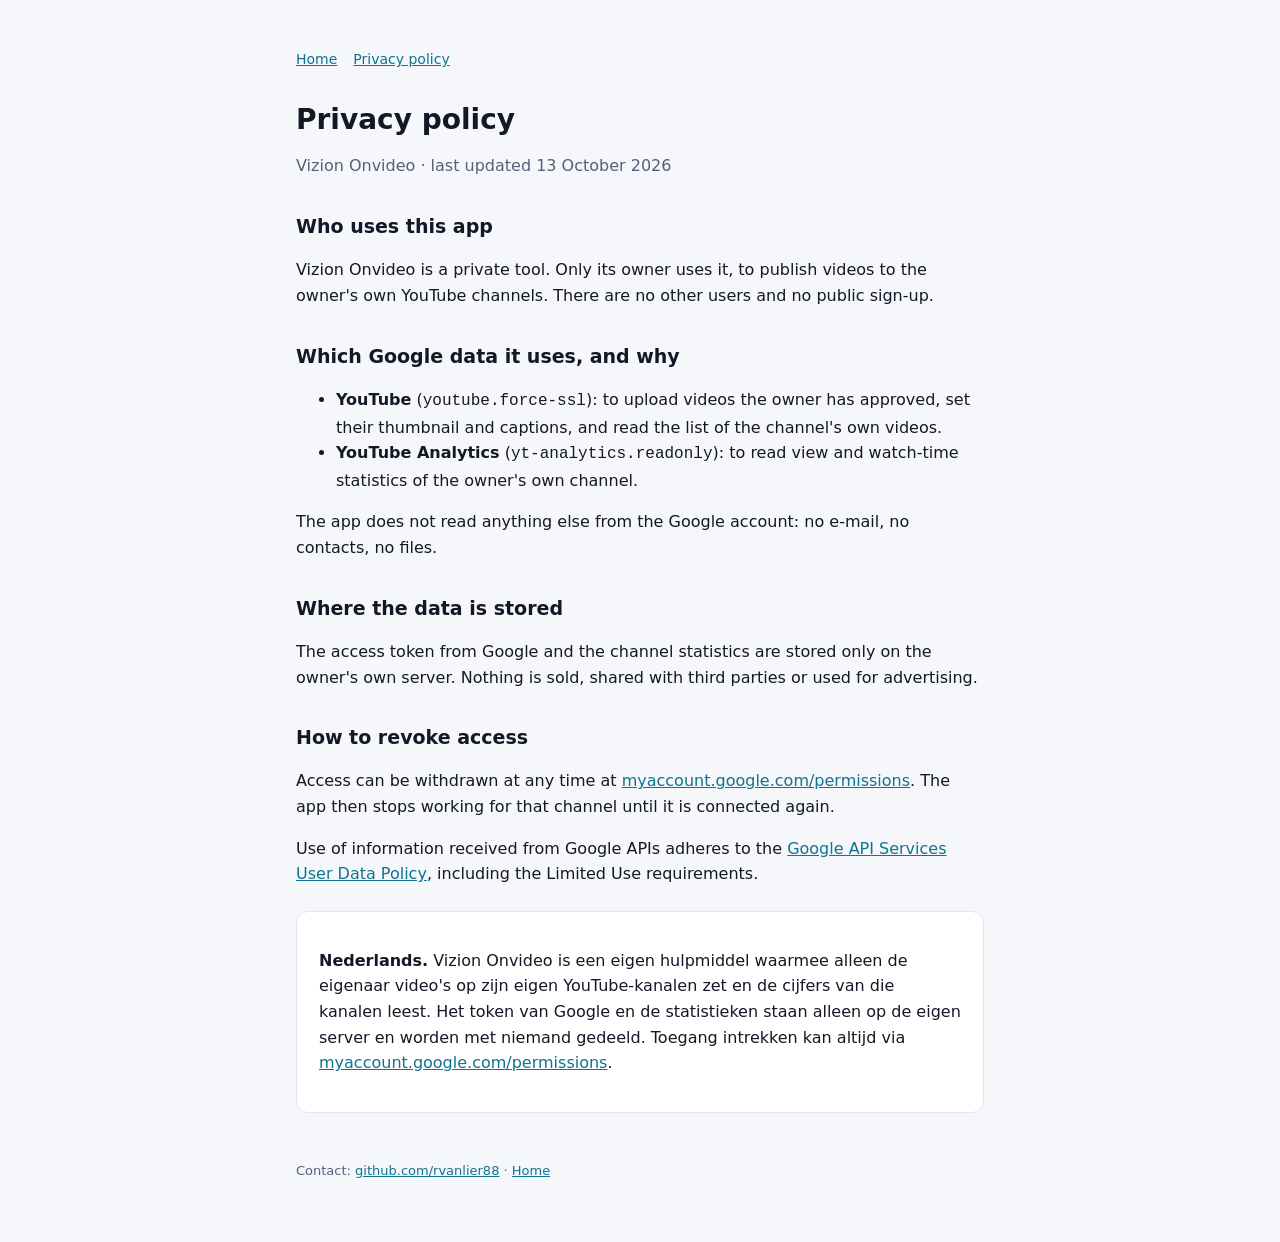
==== privacy.html @ e5986009 "Add files via upload" ====
<!doctype html>
<html lang="en">
<head>
<meta charset="utf-8">
<meta name="viewport" content="width=device-width, initial-scale=1">
<title>Privacy policy · Vizion Onvideo</title>
<meta name="description" content="Privacy policy of Vizion Onvideo: which Google data it uses, why, and how to revoke access.">
<link rel="stylesheet" href="stijl.css">
</head>
<body>
<main>
<nav><a href="index.html">Home</a><a href="privacy.html">Privacy policy</a></nav>
<h1>Privacy policy</h1>
<p class="zacht">Vizion Onvideo · last updated 13 October 2026</p>

<h2>Who uses this app</h2>
<p>Vizion Onvideo is a private tool. Only its owner uses it, to publish videos to the owner's own
YouTube channels. There are no other users and no public sign-up.</p>

<h2>Which Google data it uses, and why</h2>
<ul>
<li><strong>YouTube</strong> (<code>youtube.force-ssl</code>): to upload videos the owner has approved, set
their thumbnail and captions, and read the list of the channel's own videos.</li>
<li><strong>YouTube Analytics</strong> (<code>yt-analytics.readonly</code>): to read view and watch-time
statistics of the owner's own channel.</li>
</ul>
<p>The app does not read anything else from the Google account: no e-mail, no contacts, no files.</p>

<h2>Where the data is stored</h2>
<p>The access token from Google and the channel statistics are stored only on the owner's own
server. Nothing is sold, shared with third parties or used for advertising.</p>

<h2>How to revoke access</h2>
<p>Access can be withdrawn at any time at
<a href="https://myaccount.google.com/permissions">myaccount.google.com/permissions</a>. The app then
stops working for that channel until it is connected again.</p>

<p>Use of information received from Google APIs adheres to the
<a href="https://developers.google.com/terms/api-services-user-data-policy">Google API Services User Data Policy</a>,
including the Limited Use requirements.</p>

<div class="kaart" lang="nl">
<p><strong>Nederlands.</strong> Vizion Onvideo is een eigen hulpmiddel waarmee alleen de eigenaar
video's op zijn eigen YouTube-kanalen zet en de cijfers van die kanalen leest. Het token van Google en
de statistieken staan alleen op de eigen server en worden met niemand gedeeld. Toegang intrekken kan
altijd via <a href="https://myaccount.google.com/permissions">myaccount.google.com/permissions</a>.</p>
</div>

<footer>Contact: <a href="https://github.com/rvanlier88">github.com/rvanlier88</a> · <a href="index.html">Home</a></footer>
</main>
</body>
</html>
---- stijl.css ----
:root{--bg:#0b0f1a;--paneel:#121827;--tekst:#e6e9f2;--zacht:#9aa3b8;--accent:#22d3ee;--lijn:#232b3f}
@media (prefers-color-scheme: light){:root{--bg:#f6f7fb;--paneel:#ffffff;--tekst:#141826;--zacht:#566078;--accent:#0e7490;--lijn:#e1e5ee}}
*{box-sizing:border-box}
body{margin:0;background:var(--bg);color:var(--tekst);font:16px/1.6 system-ui,-apple-system,"Segoe UI",Roboto,sans-serif}
main{max-width:720px;margin:0 auto;padding:48px 16px 64px}
h1{font-size:28px;line-height:1.25;margin:0 0 8px}
h2{font-size:19px;margin:32px 0 8px}
p,li{color:var(--tekst)} .zacht{color:var(--zacht)}
a{color:var(--accent)}
.kaart{background:var(--paneel);border:1px solid var(--lijn);border-radius:12px;padding:20px 22px;margin-top:24px}
nav{display:flex;gap:16px;margin-bottom:32px;font-size:14px}
footer{margin-top:48px;font-size:13px;color:var(--zacht)}
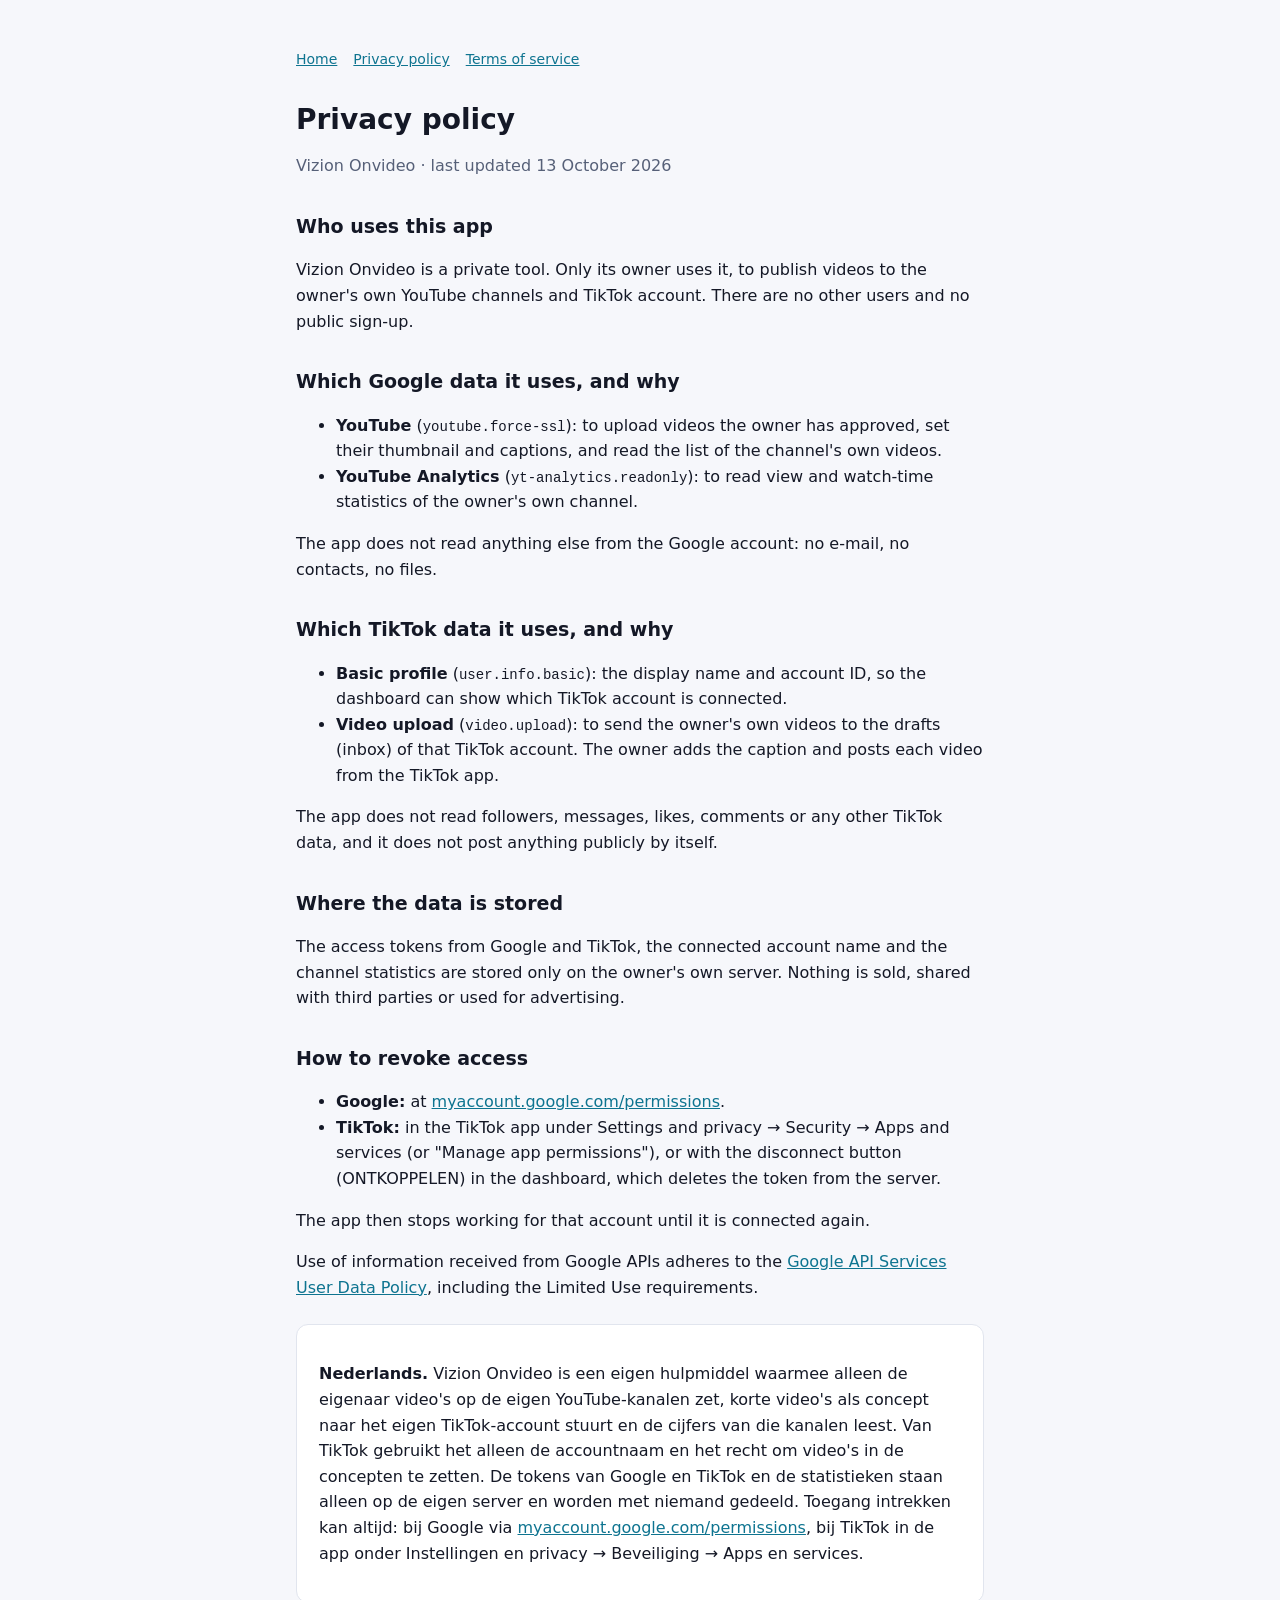
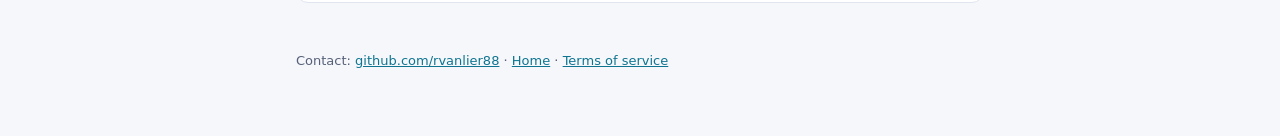
==== commit f0fef47f: "TikTok: terugkeerpagina, gebruiksvoorwaarden en privacybeleid met TikTok - tiktok.html: de terugkeer" ====
--- a/privacy.html
+++ b/privacy.html
@@ -4,18 +4,18 @@
 <meta charset="utf-8">
 <meta name="viewport" content="width=device-width, initial-scale=1">
 <title>Privacy policy · Vizion Onvideo</title>
-<meta name="description" content="Privacy policy of Vizion Onvideo: which Google data it uses, why, and how to revoke access.">
+<meta name="description" content="Privacy policy of Vizion Onvideo: which Google and TikTok data it uses, why, and how to revoke access.">
 <link rel="stylesheet" href="stijl.css">
 </head>
 <body>
 <main>
-<nav><a href="index.html">Home</a><a href="privacy.html">Privacy policy</a></nav>
+<nav><a href="index.html">Home</a><a href="privacy.html">Privacy policy</a><a href="terms.html">Terms of service</a></nav>
 <h1>Privacy policy</h1>
 <p class="zacht">Vizion Onvideo · last updated 13 October 2026</p>
 
 <h2>Who uses this app</h2>
 <p>Vizion Onvideo is a private tool. Only its owner uses it, to publish videos to the owner's own
-YouTube channels. There are no other users and no public sign-up.</p>
+YouTube channels and TikTok account. There are no other users and no public sign-up.</p>
 
 <h2>Which Google data it uses, and why</h2>
 <ul>
@@ -26,14 +26,29 @@
 </ul>
 <p>The app does not read anything else from the Google account: no e-mail, no contacts, no files.</p>
 
+<h2>Which TikTok data it uses, and why</h2>
+<ul>
+<li><strong>Basic profile</strong> (<code>user.info.basic</code>): the display name and account ID, so the
+dashboard can show which TikTok account is connected.</li>
+<li><strong>Video upload</strong> (<code>video.upload</code>): to send the owner's own videos to the drafts
+(inbox) of that TikTok account. The owner adds the caption and posts each video from the TikTok app.</li>
+</ul>
+<p>The app does not read followers, messages, likes, comments or any other TikTok data, and it does not
+post anything publicly by itself.</p>
+
 <h2>Where the data is stored</h2>
-<p>The access token from Google and the channel statistics are stored only on the owner's own
-server. Nothing is sold, shared with third parties or used for advertising.</p>
+<p>The access tokens from Google and TikTok, the connected account name and the channel statistics are
+stored only on the owner's own server. Nothing is sold, shared with third parties or used for
+advertising.</p>
 
 <h2>How to revoke access</h2>
-<p>Access can be withdrawn at any time at
-<a href="https://myaccount.google.com/permissions">myaccount.google.com/permissions</a>. The app then
-stops working for that channel until it is connected again.</p>
+<ul>
+<li><strong>Google:</strong> at <a href="https://myaccount.google.com/permissions">myaccount.google.com/permissions</a>.</li>
+<li><strong>TikTok:</strong> in the TikTok app under Settings and privacy → Security → Apps and services
+(or "Manage app permissions"), or with the disconnect button (ONTKOPPELEN) in the dashboard, which
+deletes the token from the server.</li>
+</ul>
+<p>The app then stops working for that account until it is connected again.</p>
 
 <p>Use of information received from Google APIs adheres to the
 <a href="https://developers.google.com/terms/api-services-user-data-policy">Google API Services User Data Policy</a>,
@@ -41,12 +56,15 @@
 
 <div class="kaart" lang="nl">
 <p><strong>Nederlands.</strong> Vizion Onvideo is een eigen hulpmiddel waarmee alleen de eigenaar
-video's op zijn eigen YouTube-kanalen zet en de cijfers van die kanalen leest. Het token van Google en
-de statistieken staan alleen op de eigen server en worden met niemand gedeeld. Toegang intrekken kan
-altijd via <a href="https://myaccount.google.com/permissions">myaccount.google.com/permissions</a>.</p>
+video's op de eigen YouTube-kanalen zet, korte video's als concept naar het eigen TikTok-account stuurt
+en de cijfers van die kanalen leest. Van TikTok gebruikt het alleen de accountnaam en het recht om
+video's in de concepten te zetten. De tokens van Google en TikTok en de statistieken staan alleen op de
+eigen server en worden met niemand gedeeld. Toegang intrekken kan altijd: bij Google via
+<a href="https://myaccount.google.com/permissions">myaccount.google.com/permissions</a>, bij TikTok in de
+app onder Instellingen en privacy → Beveiliging → Apps en services.</p>
 </div>
 
-<footer>Contact: <a href="https://github.com/rvanlier88">github.com/rvanlier88</a> · <a href="index.html">Home</a></footer>
+<footer>Contact: <a href="https://github.com/rvanlier88">github.com/rvanlier88</a> · <a href="index.html">Home</a> · <a href="terms.html">Terms of service</a></footer>
 </main>
 </body>
 </html>
--- a/stijl.css
+++ b/stijl.css
@@ -10,3 +10,9 @@
 .kaart{background:var(--paneel);border:1px solid var(--lijn);border-radius:12px;padding:20px 22px;margin-top:24px}
 nav{display:flex;gap:16px;margin-bottom:32px;font-size:14px}
 footer{margin-top:48px;font-size:13px;color:var(--zacht)}
+code,.code{font:14px/1.5 ui-monospace,SFMono-Regular,Menlo,Consolas,monospace}
+.code{display:block;background:var(--bg);border:1px solid var(--lijn);border-radius:8px;padding:10px 12px;margin:8px 0;word-break:break-all;white-space:pre-wrap}
+.knop{display:inline-block;background:var(--accent);color:var(--bg);border:0;border-radius:8px;padding:10px 18px;font:600 15px/1.2 system-ui,sans-serif;text-decoration:none;cursor:pointer;margin:6px 8px 6px 0}
+.knop.zacht{background:transparent;color:var(--accent);border:1px solid var(--accent)}
+.fout{color:#f87171}
+@media (prefers-color-scheme: light){.fout{color:#b91c1c}}
